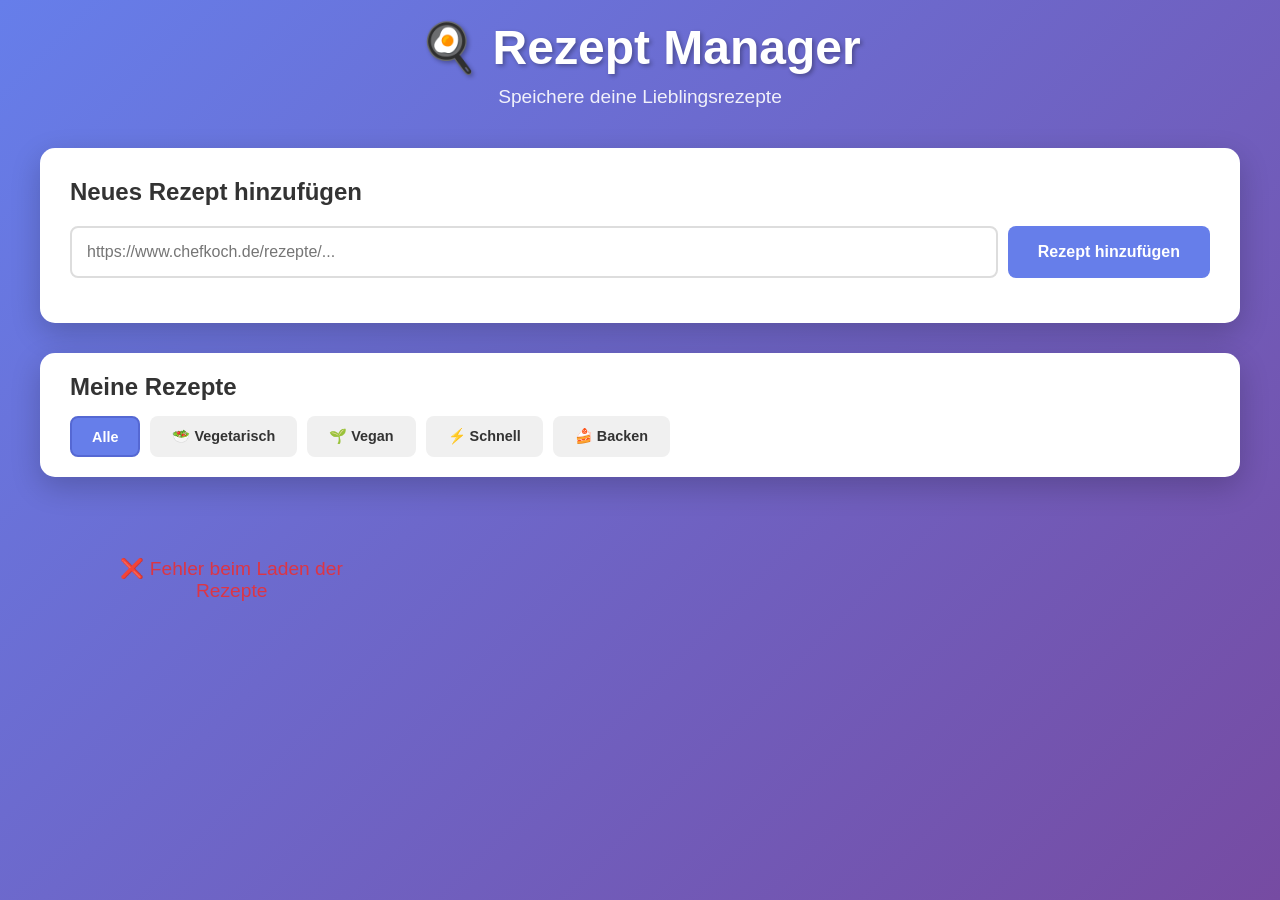
==== frontend/index.html @ 2ca78e8a "Add comprehensive README with setup instructions and features" ====
<!DOCTYPE html>
<html lang="de">
<head>
    <meta charset="UTF-8">
    <meta name="viewport" content="width=device-width, initial-scale=1.0">
    <title>Rezept Manager</title>
    <link rel="stylesheet" href="css/style.css">
</head>
<body>
    <div class="container">
        <!-- Header -->
        <header>
            <h1>🍳 Rezept Manager</h1>
            <p class="subtitle">Speichere deine Lieblingsrezepte</p>
        </header>

        <!-- Add Recipe Section -->
        <section class="add-section">
            <h2>Neues Rezept hinzufügen</h2>
            <div class="input-group">
                <input 
                    type="url" 
                    id="recipeUrl" 
                    placeholder="https://www.chefkoch.de/rezepte/..." 
                    required
                >
                <button id="addBtn" onclick="scrapeRecipe()">
                    <span id="btnText">Rezept hinzufügen</span>
                    <span id="btnLoader" class="loader" style="display: none;"></span>
                </button>
            </div>
            <div id="message" class="message"></div>
        </section>

        <!-- Filter Section -->
        <section class="filter-section">
            <h2>Meine Rezepte</h2>
            <div class="filters">
                <button class="filter-btn active" onclick="filterByTag('all')">Alle</button>
                <button class="filter-btn" onclick="filterByTag('vegetarisch')">🥗 Vegetarisch</button>
                <button class="filter-btn" onclick="filterByTag('vegan')">🌱 Vegan</button>
                <button class="filter-btn" onclick="filterByTag('schnell')">⚡ Schnell</button>
                <button class="filter-btn" onclick="filterByTag('backen')">🍰 Backen</button>
            </div>
        </section>

        <!-- Recipes Grid -->
        <section class="recipes-section">
            <div id="recipesGrid" class="recipes-grid">
                <div class="loading">Lade Rezepte...</div>
            </div>
        </section>
    </div>

    <!-- Recipe Modal -->
    <div id="recipeModal" class="modal">
        <div class="modal-content">
            <span class="close" onclick="closeModal()">&times;</span>
            <div id="modalBody"></div>
        </div>
    </div>

    <script src="js/app.js"></script>
</body>
</html>
---- frontend/css/style.css ----
* {
    margin: 0;
    padding: 0;
    box-sizing: border-box;
}

body {
    font-family: 'Segoe UI', Tahoma, Geneva, Verdana, sans-serif;
    background: linear-gradient(135deg, #667eea 0%, #764ba2 100%);
    min-height: 100vh;
    padding: 20px;
}

.container {
    max-width: 1200px;
    margin: 0 auto;
}

/* Header */
header {
    text-align: center;
    color: white;
    margin-bottom: 40px;
}

header h1 {
    font-size: 3rem;
    margin-bottom: 10px;
    text-shadow: 2px 2px 4px rgba(0,0,0,0.3);
}

.subtitle {
    font-size: 1.2rem;
    opacity: 0.9;
}

/* Add Section */
.add-section {
    background: white;
    padding: 30px;
    border-radius: 15px;
    box-shadow: 0 10px 30px rgba(0,0,0,0.2);
    margin-bottom: 30px;
}

.add-section h2 {
    margin-bottom: 20px;
    color: #333;
}

.input-group {
    display: flex;
    gap: 10px;
    margin-bottom: 15px;
}

input[type="url"] {
    flex: 1;
    padding: 15px;
    border: 2px solid #ddd;
    border-radius: 8px;
    font-size: 1rem;
    transition: border-color 0.3s;
}

input[type="url"]:focus {
    outline: none;
    border-color: #667eea;
}

button {
    padding: 15px 30px;
    background: #667eea;
    color: white;
    border: none;
    border-radius: 8px;
    font-size: 1rem;
    font-weight: bold;
    cursor: pointer;
    transition: background 0.3s;
}

button:hover {
    background: #5568d3;
}

button:disabled {
    background: #ccc;
    cursor: not-allowed;
}

.loader {
    border: 3px solid #f3f3f3;
    border-top: 3px solid #667eea;
    border-radius: 50%;
    width: 20px;
    height: 20px;
    animation: spin 1s linear infinite;
    display: inline-block;
}

@keyframes spin {
    0% { transform: rotate(0deg); }
    100% { transform: rotate(360deg); }
}

.message {
    padding: 15px;
    border-radius: 8px;
    margin-top: 15px;
    display: none;
}

.message.success {
    background: #d4edda;
    color: #155724;
    border: 1px solid #c3e6cb;
    display: block;
}

.message.error {
    background: #f8d7da;
    color: #721c24;
    border: 1px solid #f5c6cb;
    display: block;
}

/* Filter Section */
.filter-section {
    background: white;
    padding: 20px 30px;
    border-radius: 15px;
    box-shadow: 0 10px 30px rgba(0,0,0,0.2);
    margin-bottom: 30px;
}

.filter-section h2 {
    margin-bottom: 15px;
    color: #333;
}

.filters {
    display: flex;
    gap: 10px;
    flex-wrap: wrap;
}

.filter-btn {
    padding: 10px 20px;
    background: #f0f0f0;
    color: #333;
    border: 2px solid transparent;
    font-size: 0.9rem;
}

.filter-btn.active {
    background: #667eea;
    color: white;
    border-color: #5568d3;
}

/* Recipes Grid */
.recipes-grid {
    display: grid;
    grid-template-columns: repeat(auto-fill, minmax(300px, 1fr));
    gap: 25px;
}

.recipe-card {
    background: white;
    border-radius: 15px;
    overflow: hidden;
    box-shadow: 0 5px 15px rgba(0,0,0,0.2);
    transition: transform 0.3s, box-shadow 0.3s;
    cursor: pointer;
}

.recipe-card:hover {
    transform: translateY(-5px);
    box-shadow: 0 10px 25px rgba(0,0,0,0.3);
}

.recipe-image {
    width: 100%;
    height: 200px;
    object-fit: cover;
    background: linear-gradient(135deg, #667eea 0%, #764ba2 100%);
}

.recipe-content {
    padding: 20px;
}

.recipe-title {
    font-size: 1.3rem;
    margin-bottom: 10px;
    color: #333;
}

.recipe-meta {
    display: flex;
    gap: 15px;
    margin-bottom: 15px;
    font-size: 0.9rem;
    color: #666;
}

.recipe-tags {
    display: flex;
    gap: 8px;
    flex-wrap: wrap;
}

.tag {
    padding: 5px 12px;
    background: #e9ecef;
    color: #495057;
    border-radius: 20px;
    font-size: 0.8rem;
}

.loading {
    text-align: center;
    padding: 50px;
    color: white;
    font-size: 1.2rem;
}

/* Modal */
.modal {
    display: none;
    position: fixed;
    z-index: 1000;
    left: 0;
    top: 0;
    width: 100%;
    height: 100%;
    background-color: rgba(0,0,0,0.7);
    overflow-y: auto;
}

.modal-content {
    background-color: white;
    margin: 50px auto;
    padding: 30px;
    border-radius: 15px;
    max-width: 800px;
    position: relative;
}

.close {
    position: absolute;
    right: 20px;
    top: 20px;
    font-size: 2rem;
    font-weight: bold;
    color: #aaa;
    cursor: pointer;
}

.close:hover {
    color: #000;
}

.modal-image {
    width: 100%;
    max-height: 300px;
    object-fit: cover;
    border-radius: 10px;
    margin-bottom: 20px;
}

.modal-title {
    font-size: 2rem;
    margin-bottom: 20px;
    color: #333;
}

.modal-section {
    margin-bottom: 25px;
}

.modal-section h3 {
    font-size: 1.3rem;
    margin-bottom: 10px;
    color: #667eea;
}

.ingredients-list {
    list-style: none;
    padding-left: 0;
}

.ingredients-list li {
    padding: 8px 0;
    border-bottom: 1px solid #eee;
}

.instructions {
    white-space: pre-wrap;
    line-height: 1.8;
    color: #555;
}

.delete-btn {
    background: #dc3545;
    margin-top: 20px;
}

.delete-btn:hover {
    background: #c82333;
}

/* Responsive */
@media (max-width: 768px) {
    header h1 {
        font-size: 2rem;
    }
    
    .input-group {
        flex-direction: column;
    }
    
    .recipes-grid {
        grid-template-columns: 1fr;
    }
    
    .filters {
        flex-direction: column;
    }
    
    .filter-btn {
        width: 100%;
    }
}
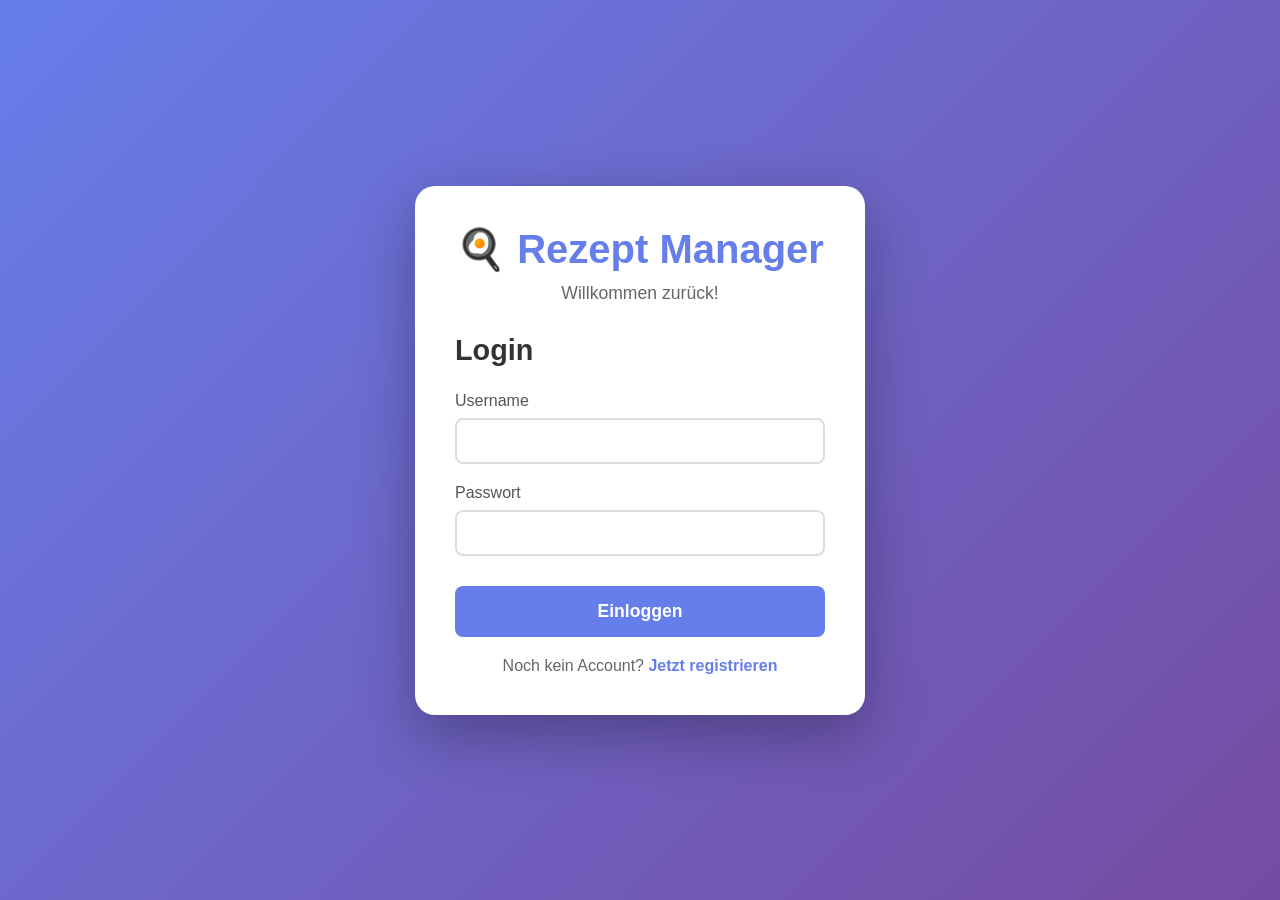
==== commit 79694c0c: "Add login logic and its frontend" ====
--- a/frontend/index.html
+++ b/frontend/index.html
@@ -12,6 +12,10 @@
         <header>
             <h1>🍳 Rezept Manager</h1>
             <p class="subtitle">Speichere deine Lieblingsrezepte</p>
+            <div class="user-info">
+                <span id="currentUser"></span>
+                <button class="logout-btn" onclick="logout()">Logout</button>
+            </div>
         </header>
 
         <!-- Add Recipe Section -->
--- a/frontend/css/style.css
+++ b/frontend/css/style.css
@@ -21,12 +21,36 @@
     text-align: center;
     color: white;
     margin-bottom: 40px;
+    position: relative;
 }
 
 header h1 {
     font-size: 3rem;
     margin-bottom: 10px;
     text-shadow: 2px 2px 4px rgba(0,0,0,0.3);
+}
+
+.user-info {
+    position: absolute;
+    top: 0;
+    right: 0;
+    display: flex;
+    align-items: center;
+    gap: 15px;
+    color: white;
+    font-weight: 500;
+}
+
+.logout-btn {
+    padding: 8px 20px;
+    background: rgba(255, 255, 255, 0.2);
+    border: 2px solid white;
+    color: white;
+    font-size: 0.9rem;
+}
+
+.logout-btn:hover {
+    background: rgba(255, 255, 255, 0.3);
 }
 
 .subtitle {
@@ -195,6 +219,13 @@
     font-size: 1.3rem;
     margin-bottom: 10px;
     color: #333;
+}
+
+.recipe-owner {
+    font-size: 0.85rem;
+    color: #667eea;
+    margin-bottom: 10px;
+    font-weight: 500;
 }
 
 .recipe-meta {
